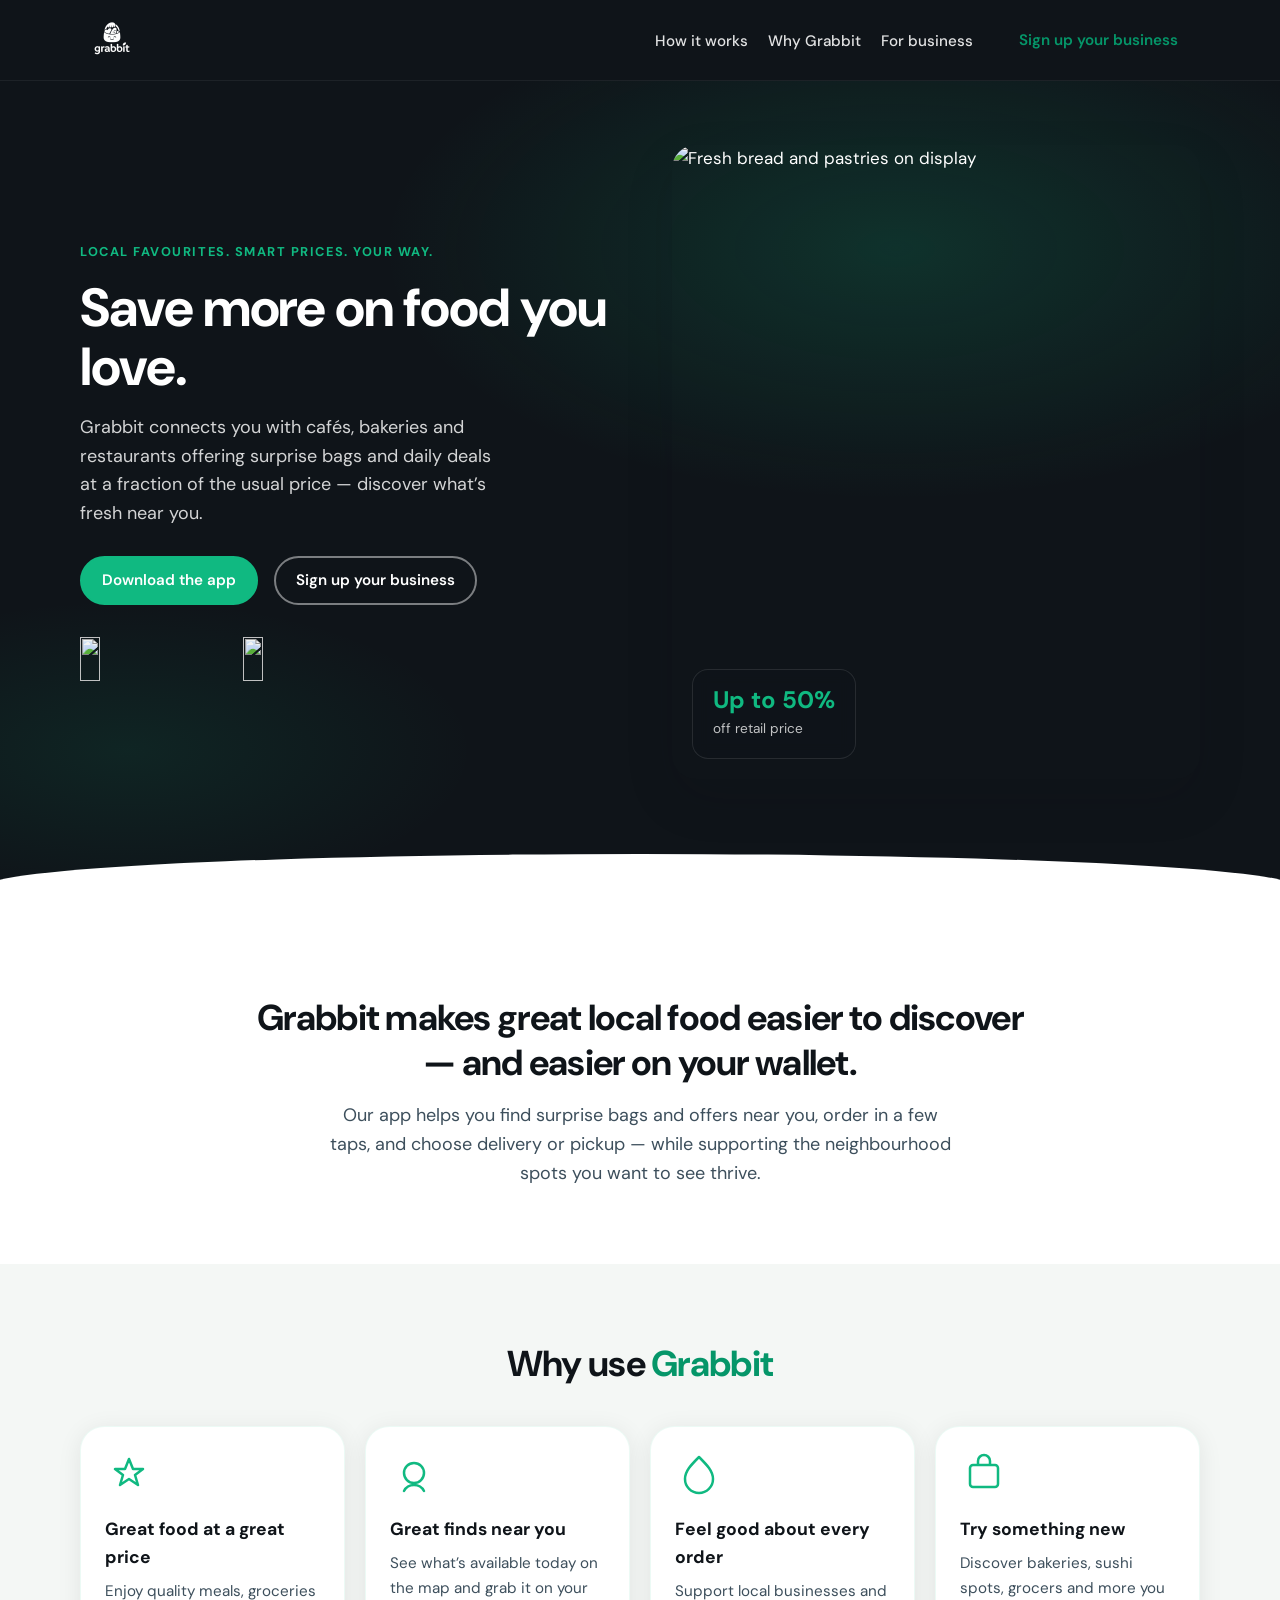
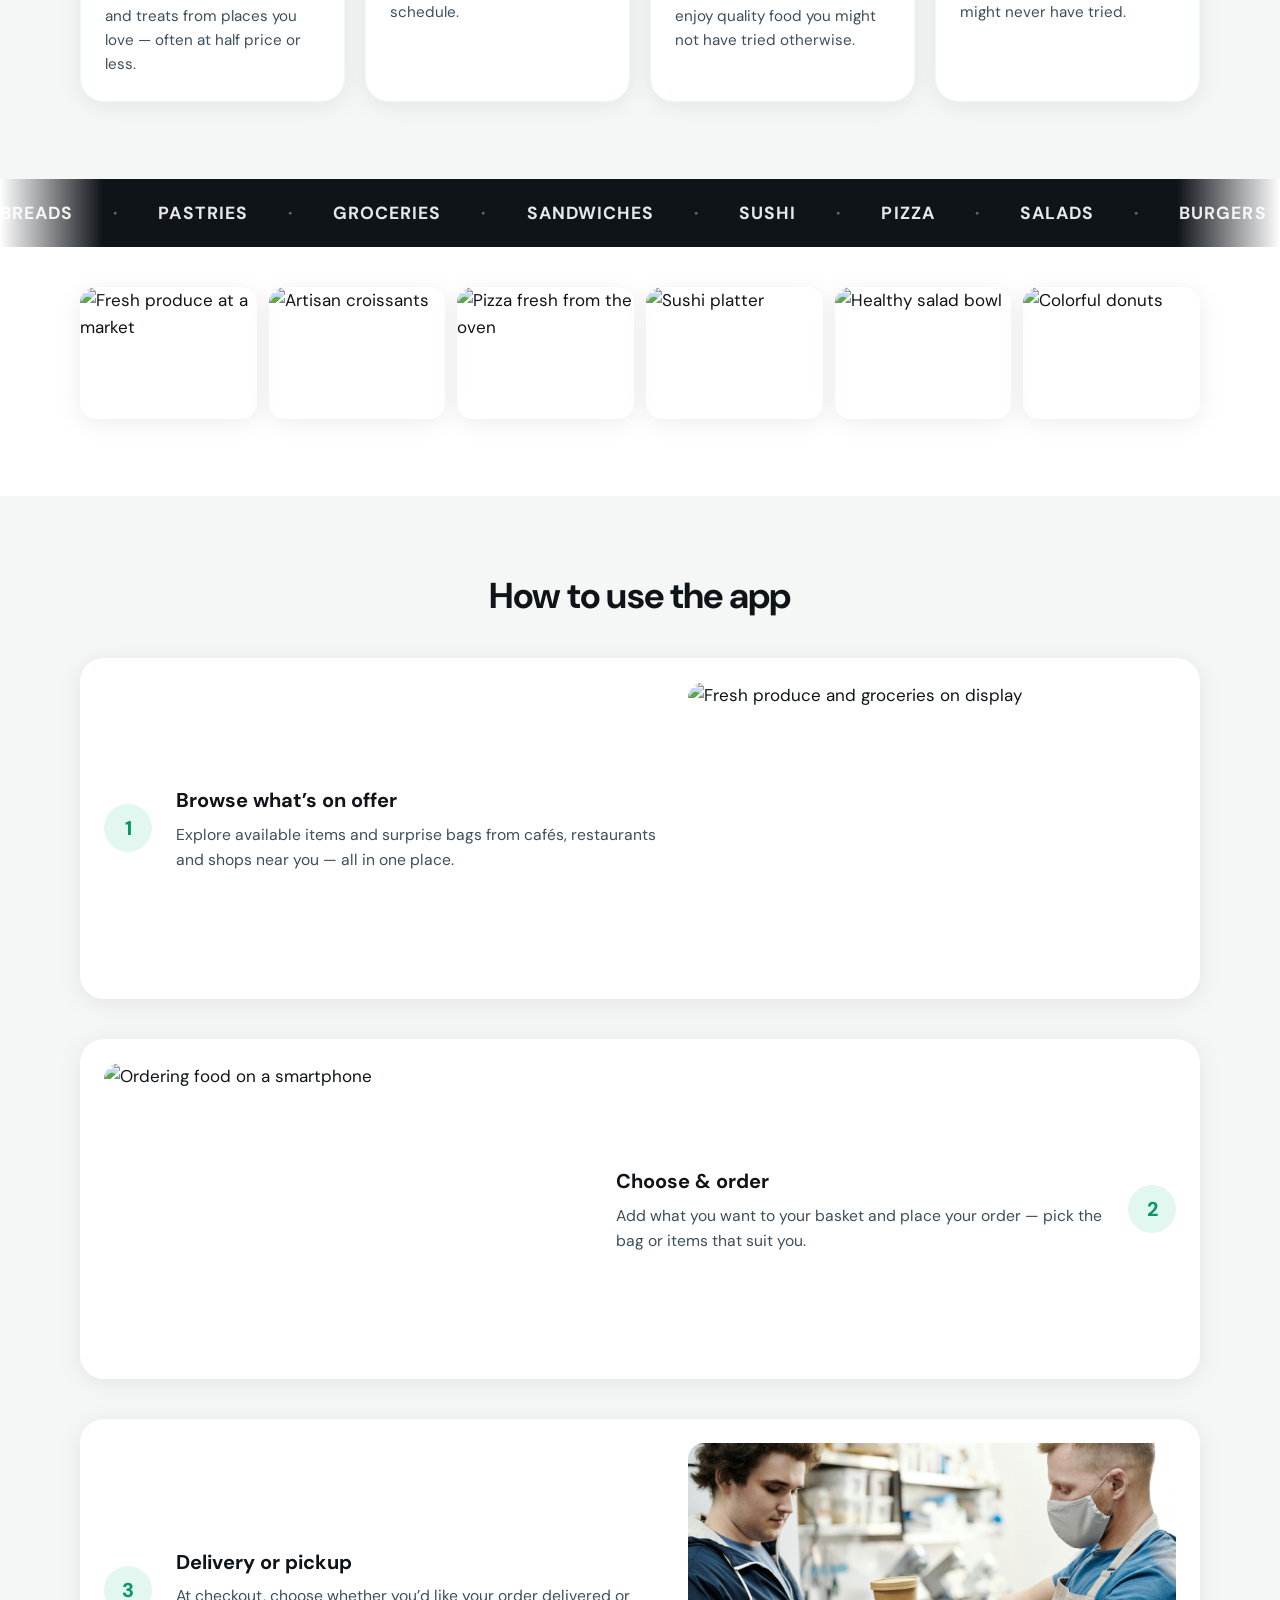
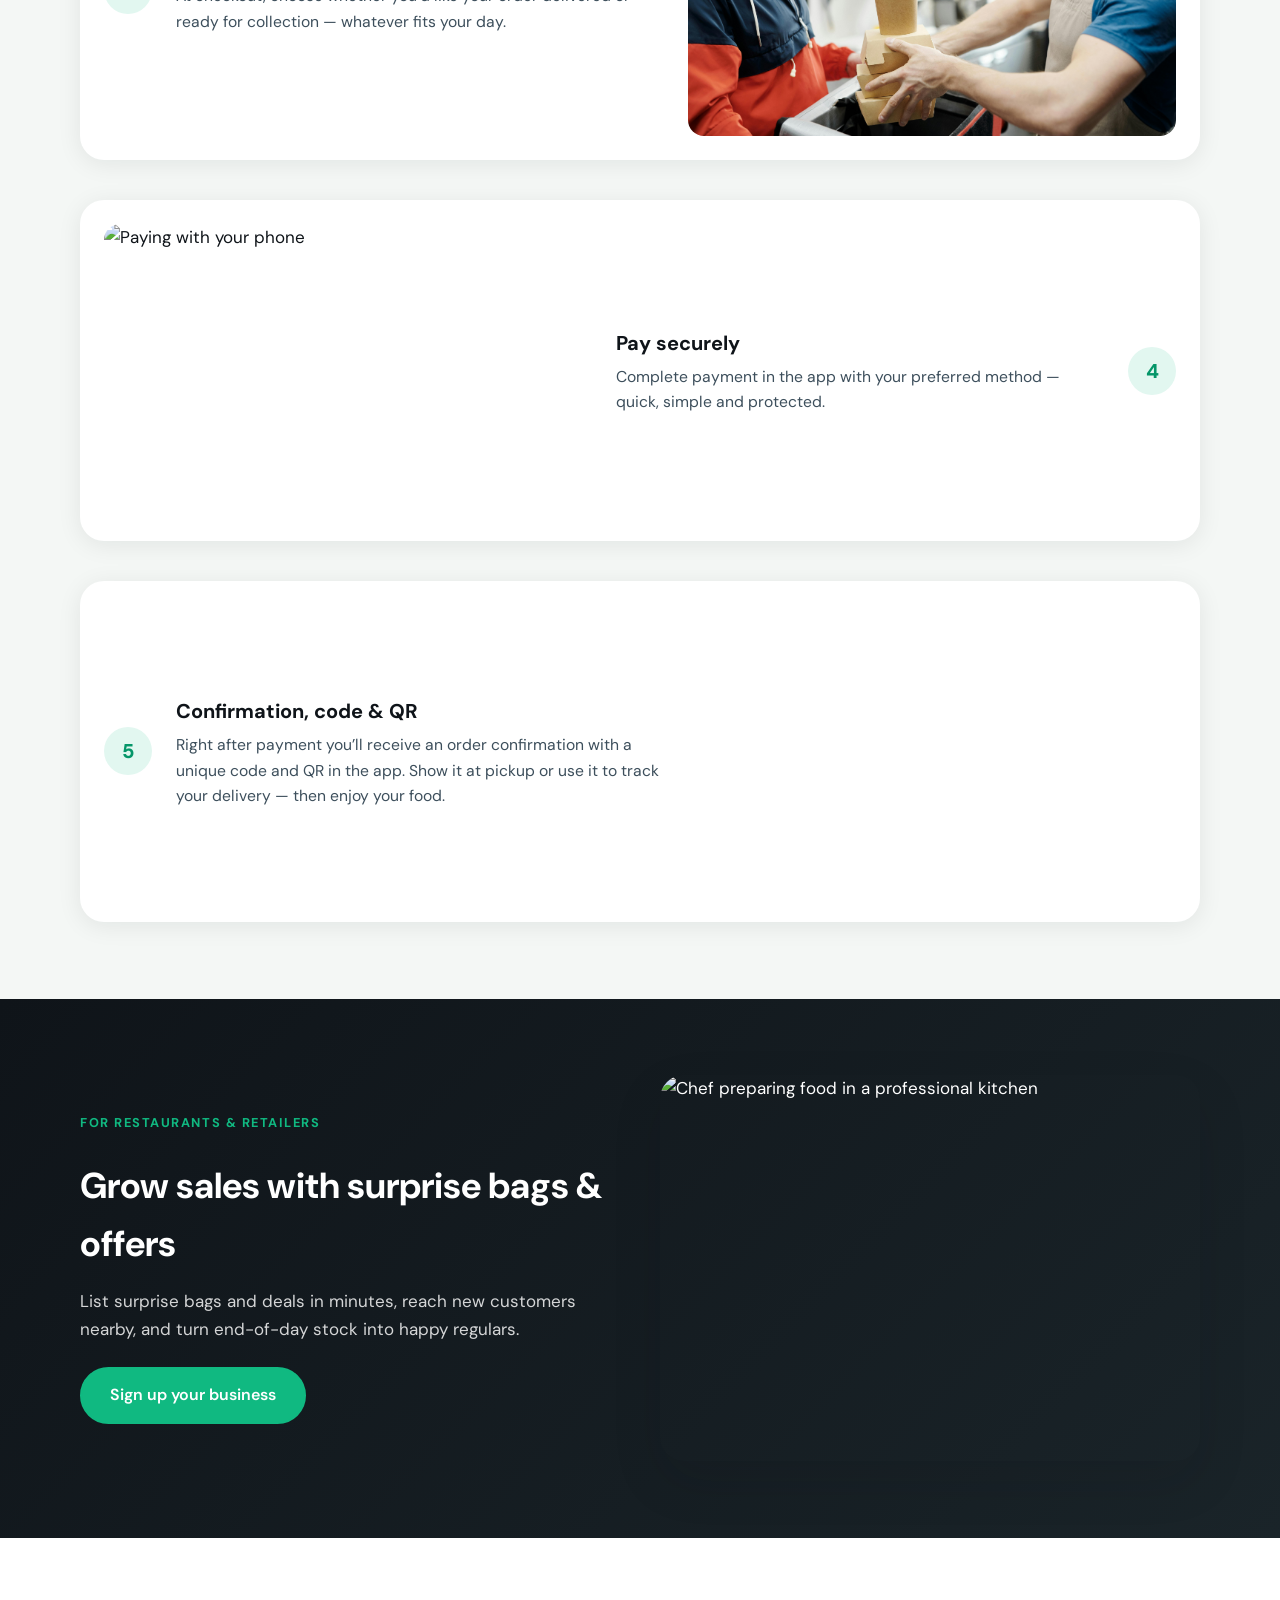
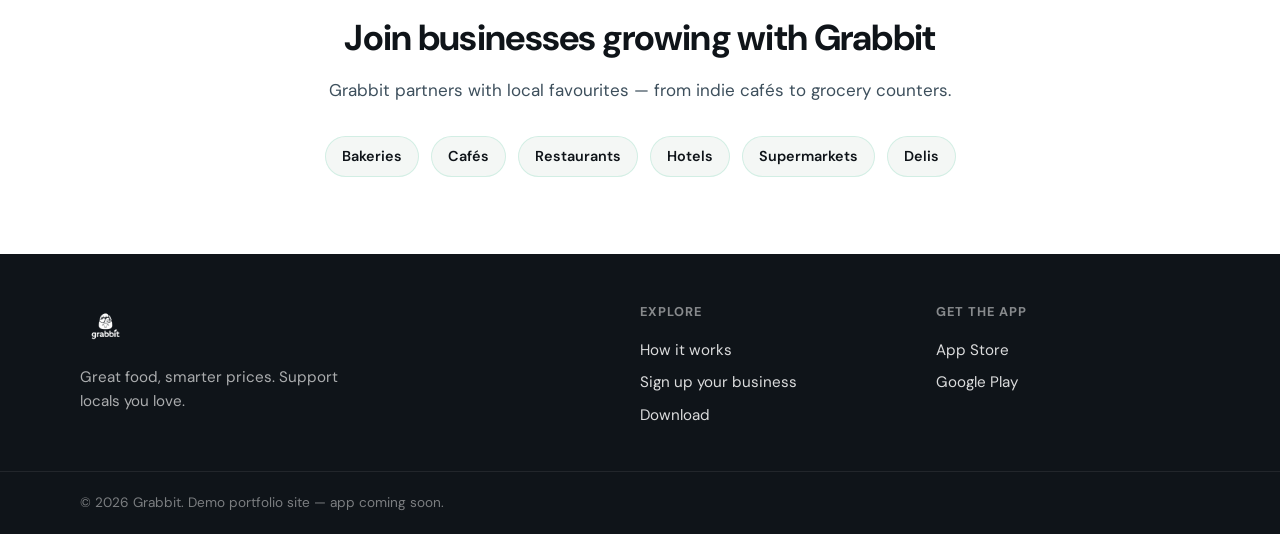
==== index.html @ 9e730504 "inital commit" ====
<!DOCTYPE html>
<html lang="en">
<head>
  <meta charset="UTF-8" />
  <meta name="viewport" content="width=device-width, initial-scale=1.0" />
  <meta name="description" content="Grabbit — save more on food you love from local shops, cafés and restaurants. Surprise bags, great prices, delivery or pickup." />
  <title>Grabbit — Save more on food you love</title>
  <link rel="preconnect" href="https://fonts.googleapis.com" />
  <link rel="preconnect" href="https://fonts.gstatic.com" crossorigin />
  <link href="https://fonts.googleapis.com/css2?family=DM+Sans:ital,opsz,wght@0,9..40,400;0,9..40,500;0,9..40,600;0,9..40,700;1,9..40,400&display=swap" rel="stylesheet" />
  <link rel="stylesheet" href="css/styles.css" />
</head>
<body>
  <a class="skip-link" href="#main">Skip to content</a>

  <header class="site-header" id="top">
    <div class="header-inner">
      <a class="brand" href="index.html" aria-label="Grabbit home">
        <img src="assets/logo.png" alt="" width="240" height="80" class="brand-logo" />
      </a>
      <button type="button" class="nav-toggle" aria-expanded="false" aria-controls="site-nav" id="nav-toggle">
        <span class="nav-toggle-bar"></span>
        <span class="nav-toggle-bar"></span>
        <span class="nav-toggle-bar"></span>
        <span class="visually-hidden">Menu</span>
      </button>
      <nav class="site-nav" id="site-nav" aria-label="Primary">
        <ul class="nav-list">
          <li><a href="#how-it-works">How it works</a></li>
          <li><a href="#why-grabbit">Why Grabbit</a></li>
          <li><a href="#for-business">For business</a></li>
          <li><a href="business.html" class="btn btn-nav">Sign up your business</a></li>
        </ul>
      </nav>
    </div>
  </header>

  <main id="main">
    <section class="hero">
      <div class="hero-bg" aria-hidden="true"></div>
      <div class="container hero-grid">
        <div class="hero-copy reveal">
          <p class="eyebrow">Local favourites. Smart prices. Your way.</p>
          <h1>Save more on food you love.</h1>
          <p class="hero-lead">
            Grabbit connects you with cafés, bakeries and restaurants offering surprise bags and daily deals at a fraction of the usual price — discover what’s fresh near you.
          </p>
          <div class="hero-cta">
            <a href="#download" class="btn btn-primary">Download the app</a>
            <a href="business.html" class="btn btn-outline-light">Sign up your business</a>
          </div>
          <div class="store-badges" id="download">
            <a href="#" class="store-badge" aria-label="Get it on Google Play (coming soon)">
              <img src="https://upload.wikimedia.org/wikipedia/commons/7/78/Google_Play_Store_badge_EN.svg" alt="" width="160" height="48" loading="lazy" />
            </a>
            <a href="#" class="store-badge" aria-label="Download on the App Store (coming soon)">
              <img src="https://upload.wikimedia.org/wikipedia/commons/3/3c/Download_on_the_App_Store_Badge.svg" alt="" width="160" height="48" loading="lazy" />
            </a>
          </div>
        </div>
        <div class="hero-visual reveal reveal-delay-1">
          <div class="hero-image-wrap">
            <img
              src="https://images.unsplash.com/photo-1549931319-a545dcf3bc73?ixlib=rb-4.0.3&amp;auto=format&amp;fit=crop&amp;w=1200&amp;q=80"
              alt="Fresh bread and pastries on display"
              width="600"
              height="720"
              loading="eager"
              decoding="async"
            />
            <div class="hero-stat card-float">
              <strong>Up to 50%</strong>
              <span>off retail price</span>
            </div>
          </div>
        </div>
      </div>
      <div class="hero-wave" aria-hidden="true"></div>
    </section>

    <section class="mission section">
      <div class="container narrow text-center reveal">
        <h2 class="section-title">Grabbit makes great local food easier to discover — and easier on your wallet.</h2>
        <p class="mission-text">
          Our app helps you find surprise bags and offers near you, order in a few taps, and choose delivery or pickup — while supporting the neighbourhood spots you want to see thrive.
        </p>
      </div>
    </section>

    <section class="why section" id="why-grabbit">
      <div class="container">
        <h2 class="section-title text-center reveal">Why use <span class="brand-word">Grabbit</span></h2>
        <div class="feature-grid">
          <article class="feature-card reveal">
            <div class="feature-icon" aria-hidden="true">
              <svg viewBox="0 0 48 48" fill="none"><path d="M24 8l4 10h10l-8 6 3 10-9-6-9 6 3-10-8-6h10l4-10z" stroke="currentColor" stroke-width="2.5" stroke-linejoin="round"/></svg>
            </div>
            <h3>Great food at a great price</h3>
            <p>Enjoy quality meals, groceries and treats from places you love — often at half price or less.</p>
          </article>
          <article class="feature-card reveal">
            <div class="feature-icon" aria-hidden="true">
              <svg viewBox="0 0 48 48" fill="none"><circle cx="24" cy="22" r="10" stroke="currentColor" stroke-width="2.5"/><path d="M14 40c2-4 6-6 10-6s8 2 10 6" stroke="currentColor" stroke-width="2.5" stroke-linecap="round"/></svg>
            </div>
            <h3>Great finds near you</h3>
            <p>See what’s available today on the map and grab it on your schedule.</p>
          </article>
          <article class="feature-card reveal">
            <div class="feature-icon" aria-hidden="true">
              <svg viewBox="0 0 48 48" fill="none"><path d="M24 6c-8 8-14 14-14 22a14 14 0 1028 0c0-8-6-14-14-22z" stroke="currentColor" stroke-width="2.5" stroke-linejoin="round"/></svg>
            </div>
            <h3>Feel good about every order</h3>
            <p>Support local businesses and enjoy quality food you might not have tried otherwise.</p>
          </article>
          <article class="feature-card reveal">
            <div class="feature-icon" aria-hidden="true">
              <svg viewBox="0 0 48 48" fill="none"><rect x="10" y="14" width="28" height="22" rx="3" stroke="currentColor" stroke-width="2.5"/><path d="M18 14V10a6 6 0 0112 0v4" stroke="currentColor" stroke-width="2.5"/></svg>
            </div>
            <h3>Try something new</h3>
            <p>Discover bakeries, sushi spots, grocers and more you might never have tried.</p>
          </article>
        </div>
      </div>
    </section>

    <section class="marquee-section section" aria-label="Food categories">
      <div class="marquee-wrap">
        <div class="marquee-track" data-marquee>
          <span class="marquee-item">Breads</span>
          <span class="marquee-item">Pastries</span>
          <span class="marquee-item">Groceries</span>
          <span class="marquee-item">Sandwiches</span>
          <span class="marquee-item">Sushi</span>
          <span class="marquee-item">Pizza</span>
          <span class="marquee-item">Salads</span>
          <span class="marquee-item">Burgers</span>
          <span class="marquee-item">Bowls</span>
          <span class="marquee-item">Coffee &amp; treats</span>
          <span class="marquee-item" aria-hidden="true">Breads</span>
          <span class="marquee-item" aria-hidden="true">Pastries</span>
          <span class="marquee-item" aria-hidden="true">Groceries</span>
          <span class="marquee-item" aria-hidden="true">Sandwiches</span>
          <span class="marquee-item" aria-hidden="true">Sushi</span>
          <span class="marquee-item" aria-hidden="true">Pizza</span>
          <span class="marquee-item" aria-hidden="true">Salads</span>
          <span class="marquee-item" aria-hidden="true">Burgers</span>
          <span class="marquee-item" aria-hidden="true">Bowls</span>
          <span class="marquee-item" aria-hidden="true">Coffee &amp; treats</span>
        </div>
      </div>
      <div class="container gallery-strip">
        <div class="gallery-item reveal"><img src="https://images.unsplash.com/photo-1542838132-92c53300491e?auto=format&fit=crop&w=400&q=80" alt="Fresh produce at a market" width="400" height="300" loading="lazy" /></div>
        <div class="gallery-item reveal"><img src="https://images.unsplash.com/photo-1555507036-ab1f4038808a?auto=format&fit=crop&w=400&q=80" alt="Artisan croissants" width="400" height="300" loading="lazy" /></div>
        <div class="gallery-item reveal"><img src="https://images.unsplash.com/photo-1565299624946-b28f40a0ae38?auto=format&fit=crop&w=400&q=80" alt="Pizza fresh from the oven" width="400" height="300" loading="lazy" /></div>
        <div class="gallery-item reveal"><img src="https://images.unsplash.com/photo-1579584425555-c3ce17fd4351?auto=format&fit=crop&w=400&q=80" alt="Sushi platter" width="400" height="300" loading="lazy" /></div>
        <div class="gallery-item reveal"><img src="https://images.unsplash.com/photo-1604908176997-125f25cc6f3d?auto=format&fit=crop&w=400&q=80" alt="Healthy salad bowl" width="400" height="300" loading="lazy" /></div>
        <div class="gallery-item reveal"><img src="https://images.unsplash.com/photo-1558961363-fa8fdf82db35?auto=format&fit=crop&w=400&q=80" alt="Colorful donuts" width="400" height="300" loading="lazy" /></div>
      </div>
    </section>

    <section class="steps section" id="how-it-works">
      <div class="container">
        <h2 class="section-title text-center reveal">How to use the app</h2>
        <ol class="steps-list">
          <li class="step reveal">
            <div class="step-num">1</div>
            <div class="step-body">
              <h3>Browse what’s on offer</h3>
              <p>Explore available items and surprise bags from cafés, restaurants and shops near you — all in one place.</p>
            </div>
            <div class="step-img"><img src="https://images.unsplash.com/photo-1542838132-92c53300491e?ixlib=rb-4.0.3&amp;auto=format&amp;fit=crop&amp;w=800&amp;q=80" alt="Fresh produce and groceries on display" width="500" height="340" loading="lazy" decoding="async" /></div>
          </li>
          <li class="step step-reverse reveal">
            <div class="step-num">2</div>
            <div class="step-body">
              <h3>Choose &amp; order</h3>
              <p>Add what you want to your basket and place your order — pick the bag or items that suit you.</p>
            </div>
            <div class="step-img"><img src="https://images.unsplash.com/photo-1511707171634-5f897ff02aa9?ixlib=rb-4.0.3&amp;auto=format&amp;fit=crop&amp;w=800&amp;q=80" alt="Ordering food on a smartphone" width="500" height="340" loading="lazy" decoding="async" /></div>
          </li>
          <li class="step reveal">
            <div class="step-num">3</div>
            <div class="step-body">
              <h3>Delivery or pickup</h3>
              <p>At checkout, choose whether you’d like your order delivered or ready for collection — whatever fits your day.</p>
            </div>
            <div class="step-img"><img src="assets/step-delivery.jpg" alt="Food delivery on the go" width="500" height="340" loading="lazy" decoding="async" /></div>
          </li>
          <li class="step step-reverse reveal">
            <div class="step-num">4</div>
            <div class="step-body">
              <h3>Pay securely</h3>
              <p>Complete payment in the app with your preferred method — quick, simple and protected.</p>
            </div>
            <div class="step-img"><img src="https://images.unsplash.com/photo-1556742049-0cfed4f6a45d?ixlib=rb-4.0.3&amp;auto=format&amp;fit=crop&amp;w=800&amp;q=80" alt="Paying with your phone" width="500" height="340" loading="lazy" decoding="async" /></div>
          </li>
          <li class="step reveal">
            <div class="step-num">5</div>
            <div class="step-body">
              <h3>Confirmation, code &amp; QR</h3>
              <p>Right after payment you’ll receive an order confirmation with a unique code and QR in the app. Show it at pickup or use it to track your delivery — then enjoy your food.</p>
            </div>
            <div class="step-img"><img src="assets/step-confirmation-qr.jpg" alt="Phone showing order confirmation and QR code" width="500" height="340" loading="lazy" decoding="async" /></div>
          </li>
        </ol>
      </div>
    </section>

    <section class="business-cta section" id="for-business">
      <div class="container business-cta-inner reveal">
        <div class="business-cta-copy">
          <p class="eyebrow">For restaurants &amp; retailers</p>
          <h2>Grow sales with surprise bags &amp; offers</h2>
          <p>List surprise bags and deals in minutes, reach new customers nearby, and turn end-of-day stock into happy regulars.</p>
          <a href="business.html" class="btn btn-primary btn-lg">Sign up your business</a>
        </div>
        <div class="business-cta-visual">
          <img src="https://images.unsplash.com/photo-1414235077428-338989a2e8c0?auto=format&fit=crop&w=700&q=80" alt="Chef preparing food in a professional kitchen" width="700" height="480" loading="lazy" />
        </div>
      </div>
    </section>

    <section class="partners section">
      <div class="container">
        <h2 class="section-title text-center reveal">Join businesses growing with Grabbit</h2>
        <p class="text-center muted reveal">Grabbit partners with local favourites — from indie cafés to grocery counters.</p>
        <div class="partner-logos reveal" aria-label="Example partner types">
          <span class="partner-pill">Bakeries</span>
          <span class="partner-pill">Cafés</span>
          <span class="partner-pill">Restaurants</span>
          <span class="partner-pill">Hotels</span>
          <span class="partner-pill">Supermarkets</span>
          <span class="partner-pill">Delis</span>
        </div>
      </div>
    </section>
  </main>

  <footer class="site-footer">
    <div class="container footer-grid">
      <div class="footer-brand">
        <img src="assets/logo.png" alt="Grabbit" width="200" height="64" class="footer-logo" />
        <p>Great food, smarter prices. Support locals you love.</p>
      </div>
      <div class="footer-links">
        <h3 class="footer-heading">Explore</h3>
        <ul>
          <li><a href="#how-it-works">How it works</a></li>
          <li><a href="business.html">Sign up your business</a></li>
          <li><a href="#download">Download</a></li>
        </ul>
      </div>
      <div class="footer-links">
        <h3 class="footer-heading">Get the app</h3>
        <ul>
          <li><a href="#">App Store</a></li>
          <li><a href="#">Google Play</a></li>
        </ul>
      </div>
    </div>
    <div class="footer-bottom">
      <div class="container footer-bottom-inner">
        <p>© <span id="year"></span> Grabbit. Demo portfolio site — app coming soon.</p>
      </div>
    </div>
  </footer>

  <script src="js/main.js" defer></script>
</body>
</html>
---- css/styles.css ----
/* Grabbit — portfolio site (TGTG-inspired layout, brand accents) */

:root {
  --ink: #0f1419;
  --ink-soft: #3d4f5c;
  --surface: #ffffff;
  --surface-2: #f4f7f5;
  --accent: #10b981;
  --accent-dark: #059669;
  --accent-soft: rgba(16, 185, 129, 0.12);
  --radius: 1rem;
  --radius-lg: 1.5rem;
  --shadow: 0 4px 24px rgba(15, 20, 25, 0.08);
  --shadow-lg: 0 20px 50px rgba(15, 20, 25, 0.12);
  --header-h: 5rem;
  --font: "DM Sans", system-ui, sans-serif;
  --ease: cubic-bezier(0.4, 0, 0.2, 1);
}

*,
*::before,
*::after {
  box-sizing: border-box;
}

html {
  scroll-behavior: smooth;
}

@media (prefers-reduced-motion: reduce) {
  html {
    scroll-behavior: auto;
  }
  .marquee-track,
  .reveal {
    animation: none !important;
    transition: none !important;
    opacity: 1 !important;
    transform: none !important;
  }
}

body {
  margin: 0;
  font-family: var(--font);
  font-size: 1.0625rem;
  line-height: 1.6;
  color: var(--ink);
  background: var(--surface);
}

img {
  max-width: 100%;
  height: auto;
  display: block;
}

a {
  color: var(--accent-dark);
  text-decoration-thickness: 1px;
  text-underline-offset: 0.2em;
}

a:hover {
  color: var(--accent);
}

.visually-hidden {
  position: absolute;
  width: 1px;
  height: 1px;
  padding: 0;
  margin: -1px;
  overflow: hidden;
  clip: rect(0, 0, 0, 0);
  white-space: nowrap;
  border: 0;
}

.skip-link {
  position: absolute;
  left: -9999px;
  top: 0.5rem;
  z-index: 9999;
  padding: 0.75rem 1rem;
  background: var(--accent);
  color: #fff;
  font-weight: 600;
  border-radius: var(--radius);
}

.skip-link:focus {
  left: 0.5rem;
}

.container {
  width: min(1120px, 100% - 2rem);
  margin-inline: auto;
}

.container.narrow {
  width: min(800px, 100% - 2rem);
}

.section {
  padding-block: clamp(3rem, 6vw, 5rem);
}

/* Header */
.site-header {
  position: sticky;
  top: 0;
  z-index: 100;
  background: var(--ink);
  border-bottom: 1px solid rgba(255, 255, 255, 0.06);
  transition: box-shadow 0.3s var(--ease);
}

.site-header.is-scrolled {
  box-shadow: 0 8px 32px rgba(0, 0, 0, 0.25);
}

.site-header--minimal {
  position: relative;
  border-bottom: 1px solid rgba(255, 255, 255, 0.08);
}

.header-inner {
  display: flex;
  align-items: center;
  justify-content: space-between;
  width: min(1120px, 100% - 2rem);
  margin-inline: auto;
  min-height: var(--header-h);
  gap: 1rem;
}

.brand {
  display: flex;
  align-items: center;
  flex-shrink: 0;
}

.brand-logo {
  height: clamp(3.25rem, 5vw, 4.25rem);
  width: auto;
  max-width: min(280px, 55vw);
  object-fit: contain;
}

.nav-toggle {
  display: none;
  flex-direction: column;
  justify-content: center;
  gap: 6px;
  width: 2.75rem;
  height: 2.75rem;
  padding: 0;
  border: 0;
  background: transparent;
  cursor: pointer;
  border-radius: var(--radius);
}

.nav-toggle:focus-visible {
  outline: 2px solid var(--accent);
  outline-offset: 2px;
}

.nav-toggle-bar {
  display: block;
  width: 100%;
  height: 2px;
  background: #fff;
  border-radius: 1px;
  transition: transform 0.25s var(--ease), opacity 0.25s;
}

.site-header.is-open .nav-toggle-bar:nth-child(1) {
  transform: translateY(8px) rotate(45deg);
}

.site-header.is-open .nav-toggle-bar:nth-child(2) {
  opacity: 0;
}

.site-header.is-open .nav-toggle-bar:nth-child(3) {
  transform: translateY(-8px) rotate(-45deg);
}

.site-nav .nav-list {
  display: flex;
  align-items: center;
  gap: 0.5rem 1.25rem;
  list-style: none;
  margin: 0;
  padding: 0;
}

.site-nav a:not(.btn) {
  color: rgba(255, 255, 255, 0.88);
  text-decoration: none;
  font-weight: 500;
  font-size: 0.95rem;
  padding: 0.35rem 0;
}

.site-nav a:not(.btn):hover {
  color: #fff;
}

.btn-nav {
  margin-left: 0.25rem;
}

@media (max-width: 768px) {
  .nav-toggle {
    display: flex;
  }

  .site-nav {
    position: fixed;
    inset: var(--header-h) 0 auto 0;
    background: var(--ink);
    padding: 1rem 1.5rem 1.5rem;
    border-bottom: 1px solid rgba(255, 255, 255, 0.08);
    transform: translateY(-100%);
    opacity: 0;
    visibility: hidden;
    transition: transform 0.35s var(--ease), opacity 0.35s, visibility 0.35s;
  }

  .site-header.is-open .site-nav {
    transform: translateY(0);
    opacity: 1;
    visibility: visible;
  }

  .site-nav .nav-list {
    flex-direction: column;
    align-items: stretch;
    gap: 0.25rem;
  }

  .site-nav a:not(.btn) {
    padding: 0.75rem 0;
    border-bottom: 1px solid rgba(255, 255, 255, 0.06);
  }

  .btn-nav {
    margin-left: 0;
    text-align: center;
    margin-top: 0.5rem;
  }
}

/* Buttons */
.btn {
  display: inline-flex;
  align-items: center;
  justify-content: center;
  gap: 0.5rem;
  padding: 0.65rem 1.25rem;
  font-family: inherit;
  font-size: 0.95rem;
  font-weight: 600;
  border-radius: 999px;
  border: 2px solid transparent;
  cursor: pointer;
  text-decoration: none;
  transition: background 0.2s, color 0.2s, border-color 0.2s, transform 0.15s;
}

.btn:focus-visible {
  outline: 2px solid var(--accent);
  outline-offset: 2px;
}

.btn:active {
  transform: scale(0.98);
}

.btn-primary {
  background: var(--accent);
  color: #fff;
  border-color: var(--accent);
}

.btn-primary:hover {
  background: var(--accent-dark);
  border-color: var(--accent-dark);
  color: #fff;
}

.btn-outline-light {
  background: transparent;
  color: #fff;
  border-color: rgba(255, 255, 255, 0.45);
}

.btn-outline-light:hover {
  background: rgba(255, 255, 255, 0.1);
  border-color: #fff;
  color: #fff;
}

.btn-lg {
  padding: 0.85rem 1.75rem;
  font-size: 1rem;
}

/* Hero */
.hero {
  position: relative;
  background: var(--ink);
  color: #fff;
  padding-block: clamp(2.5rem, 5vw, 4rem) 0;
  overflow: hidden;
}

.hero-bg {
  position: absolute;
  inset: 0;
  background:
    radial-gradient(ellipse 80% 60% at 70% 20%, rgba(16, 185, 129, 0.18), transparent 50%),
    radial-gradient(ellipse 60% 40% at 10% 80%, rgba(16, 185, 129, 0.1), transparent 45%);
  pointer-events: none;
}

.hero-grid {
  position: relative;
  display: grid;
  grid-template-columns: 1fr 1fr;
  gap: clamp(2rem, 5vw, 4rem);
  align-items: center;
  padding-bottom: clamp(3rem, 6vw, 5rem);
}

@media (max-width: 900px) {
  .hero-grid {
    grid-template-columns: 1fr;
  }

  .hero-visual {
    order: -1;
  }
}

.eyebrow {
  font-size: 0.8rem;
  font-weight: 700;
  letter-spacing: 0.12em;
  text-transform: uppercase;
  color: var(--accent);
  margin: 0 0 1rem;
}

.hero h1 {
  font-size: clamp(2.25rem, 4.5vw, 3.35rem);
  line-height: 1.1;
  font-weight: 700;
  margin: 0 0 1rem;
  letter-spacing: -0.02em;
}

.hero-lead {
  font-size: 1.125rem;
  color: rgba(255, 255, 255, 0.82);
  margin: 0 0 1.75rem;
  max-width: 36ch;
}

.hero-cta {
  display: flex;
  flex-wrap: wrap;
  gap: 0.75rem 1rem;
  margin-bottom: 2rem;
}

.store-badges {
  display: flex;
  flex-wrap: wrap;
  gap: 1rem;
  align-items: center;
}

.store-badge {
  opacity: 0.95;
  transition: opacity 0.2s, transform 0.2s;
  filter: brightness(1.05);
}

.store-badge:hover {
  opacity: 1;
  transform: translateY(-2px);
}

.store-badge img {
  height: 44px;
  width: auto;
}

.hero-image-wrap {
  position: relative;
  border-radius: var(--radius-lg);
  overflow: hidden;
  box-shadow: var(--shadow-lg);
}

.hero-image-wrap img {
  width: 100%;
  aspect-ratio: 5/6;
  object-fit: cover;
}

.card-float {
  position: absolute;
  bottom: 1.25rem;
  left: 1.25rem;
  right: auto;
  background: rgba(15, 20, 25, 0.92);
  backdrop-filter: blur(8px);
  padding: 1rem 1.25rem;
  border-radius: var(--radius);
  border: 1px solid rgba(255, 255, 255, 0.1);
  animation: floaty 5s ease-in-out infinite;
}

@keyframes floaty {
  0%,
  100% {
    transform: translateY(0);
  }
  50% {
    transform: translateY(-6px);
  }
}

.card-float strong {
  display: block;
  font-size: 1.5rem;
  color: var(--accent);
  line-height: 1.2;
}

.card-float span {
  font-size: 0.85rem;
  color: rgba(255, 255, 255, 0.75);
}

.hero-wave {
  height: 4rem;
  background: var(--surface);
  border-radius: 100% 100% 0 0 / 100% 100% 0 0;
  transform: scaleX(1.02);
  margin-top: -1px;
}

/* Mission */
.mission {
  background: var(--surface);
}

.section-title {
  font-size: clamp(1.75rem, 3vw, 2.25rem);
  font-weight: 700;
  line-height:1.25;
  margin: 0 0 1rem;
  letter-spacing: -0.02em;
}

.mission-text {
  font-size: 1.125rem;
  color: var(--ink-soft);
  margin: 0;
  max-width: 52ch;
  margin-inline: auto;
}

.brand-word {
  color: var(--accent-dark);
}

/* Features */
.why {
  background: var(--surface-2);
}

.feature-grid {
  display: grid;
  grid-template-columns: repeat(4, 1fr);
  gap: 1.25rem;
  margin-top: 2.5rem;
}

@media (max-width: 900px) {
  .feature-grid {
    grid-template-columns: repeat(2, 1fr);
  }
}

@media (max-width: 520px) {
  .feature-grid {
    grid-template-columns: 1fr;
  }
}

.feature-card {
  background: var(--surface);
  padding: 1.5rem;
  border-radius: var(--radius-lg);
  box-shadow: var(--shadow);
  border: 1px solid rgba(16, 185, 129, 0.08);
  transition: transform 0.25s var(--ease), box-shadow 0.25s;
}

.feature-card:hover {
  transform: translateY(-4px);
  box-shadow: var(--shadow-lg);
}

.feature-icon {
  width: 3rem;
  height: 3rem;
  color: var(--accent);
  margin-bottom: 1rem;
}

.feature-icon svg {
  width: 100%;
  height: 100%;
}

.feature-card h3 {
  font-size: 1.1rem;
  margin: 0 0 0.5rem;
}

.feature-card p {
  margin: 0;
  font-size: 0.95rem;
  color: var(--ink-soft);
}

/* Marquee */
.marquee-section {
  padding-top: 0;
  background: var(--surface);
}

.marquee-wrap {
  overflow: hidden;
  padding-block: 1.25rem;
  background: var(--ink);
  color: #fff;
  mask-image: linear-gradient(90deg, transparent, #000 8%, #000 92%, transparent);
}

.marquee-track {
  display: flex;
  gap: 2.5rem;
  width: max-content;
  animation: marquee 35s linear infinite;
}

@keyframes marquee {
  0% {
    transform: translateX(0);
  }
  100% {
    transform: translateX(-50%);
  }
}

.marquee-item {
  font-weight: 700;
  font-size: 1.1rem;
  letter-spacing: 0.06em;
  text-transform: uppercase;
  white-space: nowrap;
  color: rgba(255, 255, 255, 0.9);
}

.marquee-item::after {
  content: "·";
  margin-left: 2.5rem;
  opacity: 0.4;
}

.gallery-strip {
  display: grid;
  grid-template-columns: repeat(6, 1fr);
  gap: 0.75rem;
  margin-top: 2.5rem;
}

@media (max-width: 900px) {
  .gallery-strip {
    grid-template-columns: repeat(3, 1fr);
  }
}

@media (max-width: 520px) {
  .gallery-strip {
    grid-template-columns: repeat(2, 1fr);
  }
}

.gallery-item {
  border-radius: var(--radius);
  overflow: hidden;
  aspect-ratio: 4/3;
  box-shadow: var(--shadow);
}

.gallery-item img {
  width: 100%;
  height: 100%;
  object-fit: cover;
  transition: transform 0.5s var(--ease);
}

.gallery-item:hover img {
  transform: scale(1.06);
}

/* Steps */
.steps {
  background: var(--surface-2);
}

.steps-list {
  list-style: none;
  margin: 2.5rem 0 0;
  padding: 0;
  display: flex;
  flex-direction: column;
  gap: 2.5rem;
}

.step {
  display: grid;
  grid-template-columns: auto 1fr 1fr;
  gap: 1.5rem;
  align-items: center;
  background: var(--surface);
  padding: 1.5rem;
  border-radius: var(--radius-lg);
  box-shadow: var(--shadow);
}

.step-reverse {
  direction: rtl;
}

.step-reverse > * {
  direction: ltr;
}

@media (max-width: 768px) {
  .step,
  .step-reverse {
    grid-template-columns: 1fr;
    direction: ltr;
  }

  .step-reverse > * {
    direction: ltr;
  }

  .step-img {
    order: -1;
  }
}

.step-num {
  width: 3rem;
  height: 3rem;
  border-radius: 50%;
  background: var(--accent-soft);
  color: var(--accent-dark);
  font-weight: 800;
  font-size: 1.25rem;
  display: grid;
  place-items: center;
  flex-shrink: 0;
}

.step-body h3 {
  margin: 0 0 0.35rem;
  font-size: 1.25rem;
}

.step-body p {
  margin: 0;
  color: var(--ink-soft);
  font-size: 0.98rem;
}

.step-img {
  border-radius: var(--radius);
  overflow: hidden;
}

.step-img img {
  width: 100%;
  height: 100%;
  object-fit: cover;
  aspect-ratio: 5/3;
}

/* Business CTA block */
.business-cta {
  background: linear-gradient(135deg, #0f1419 0%, #1a2429 100%);
  color: #fff;
}

.business-cta-inner {
  display: grid;
  grid-template-columns: 1fr 1fr;
  gap: 2.5rem;
  align-items: center;
}

@media (max-width: 900px) {
  .business-cta-inner {
    grid-template-columns: 1fr;
  }
}

.business-cta-copy .eyebrow {
  color: var(--accent);
}

.business-cta-copy h2 {
  font-size: clamp(1.75rem, 3vw, 2.25rem);
  margin: 0 0 1rem;
}

.business-cta-copy p {
  color: rgba(255, 255, 255, 0.82);
  margin: 0 0 1.5rem;
  max-width: 42ch;
}

.business-cta-visual {
  border-radius: var(--radius-lg);
  overflow: hidden;
  box-shadow: var(--shadow-lg);
}

.business-cta-visual img {
  width: 100%;
  aspect-ratio: 7/5;
  object-fit: cover;
}

/* Partners */
.partners {
  background: var(--surface);
}

.muted {
  color: var(--ink-soft);
}

.partner-logos {
  display: flex;
  flex-wrap: wrap;
  justify-content: center;
  gap: 0.75rem;
  margin-top: 2rem;
}

.partner-pill {
  padding: 0.5rem 1rem;
  background: var(--surface-2);
  border-radius: 999px;
  font-weight: 600;
  font-size: 0.9rem;
  border: 1px solid rgba(16, 185, 129, 0.15);
}

/* Footer */
.site-footer {
  background: var(--ink);
  color: rgba(255, 255, 255, 0.85);
  padding-top: 3rem;
}

.footer-grid {
  display: grid;
  grid-template-columns: 2fr 1fr 1fr;
  gap: 2rem;
  padding-bottom: 2.5rem;
}

@media (max-width: 700px) {
  .footer-grid {
    grid-template-columns: 1fr;
  }
}

.footer-logo {
  height: clamp(2.75rem, 4vw, 3.5rem);
  width: auto;
  max-width: 220px;
  margin-bottom: 0.75rem;
}

.footer-brand p {
  margin: 0;
  font-size: 0.95rem;
  color: rgba(255, 255, 255, 0.65);
  max-width: 28ch;
}

.footer-heading {
  font-size: 0.8rem;
  text-transform: uppercase;
  letter-spacing: 0.08em;
  margin: 0 0 0.75rem;
  color: rgba(255, 255, 255, 0.5);
}

.footer-links ul {
  list-style: none;
  margin: 0;
  padding: 0;
}

.footer-links a {
  color: rgba(255, 255, 255, 0.85);
  text-decoration: none;
  display: block;
  padding: 0.25rem 0;
  font-size: 0.95rem;
}

.footer-links a:hover {
  color: #fff;
}

.footer-bottom {
  border-top: 1px solid rgba(255, 255, 255, 0.08);
  padding-block: 1.25rem;
}

.footer-bottom-inner {
  width: min(1120px, 100% - 2rem);
  margin-inline: auto;
}

.footer-bottom p {
  margin: 0;
  font-size: 0.85rem;
  color: rgba(255, 255, 255, 0.45);
}

.site-footer--minimal {
  padding-top: 1rem;
}

/* Reveal on scroll */
.reveal {
  opacity: 0;
  transform: translateY(28px);
  transition: opacity 0.7s var(--ease), transform 0.7s var(--ease);
}

.reveal.is-visible {
  opacity: 1;
  transform: translateY(0);
}

.reveal-delay-1 {
  transition-delay: 0.12s;
}

/* Business page */
.page-business .business-hero {
  background: var(--surface-2);
  padding-top: clamp(2rem, 4vw, 3rem);
}

.business-hero-grid {
  display: grid;
  grid-template-columns: 1fr 1fr;
  gap: 2.5rem;
  align-items: center;
}

@media (max-width: 900px) {
  .business-hero-grid {
    grid-template-columns: 1fr;
  }
}

.business-hero-copy h1 {
  font-size: clamp(2rem, 3.5vw, 2.75rem);
  line-height: 1.15;
  margin: 0 0 1rem;
}

.lead {
  font-size: 1.1rem;
  color: var(--ink-soft);
  margin: 0 0 1.5rem;
}

.check-list {
  margin: 0;
  padding-left: 1.25rem;
  color: var(--ink-soft);
}

.check-list li {
  margin-bottom: 0.5rem;
}

.business-hero-img {
  border-radius: var(--radius-lg);
  overflow: hidden;
  box-shadow: var(--shadow-lg);
}

.business-hero-img img {
  width: 100%;
  aspect-ratio: 4/3;
  object-fit: cover;
}

.form-section {
  background: var(--surface);
}

.form-layout {
  display: grid;
  grid-template-columns: 1fr 1.2fr;
  gap: 2.5rem;
  align-items: start;
}

@media (max-width: 900px) {
  .form-layout {
    grid-template-columns: 1fr;
  }
}

.form-intro h2 {
  margin: 0 0 0.75rem;
  font-size: 1.5rem;
}

.form-intro p {
  margin: 0 0 1rem;
  color: var(--ink-soft);
  font-size: 0.98rem;
}

.card-form {
  background: var(--surface-2);
  padding: 2rem;
  border-radius: var(--radius-lg);
  border: 1px solid rgba(15, 20, 25, 0.06);
  box-shadow: var(--shadow);
}

.form-row.two {
  display: grid;
  grid-template-columns: 1fr 1fr;
  gap: 1rem;
}

@media (max-width: 600px) {
  .form-row.two {
    grid-template-columns: 1fr;
  }
}

.field {
  display: block;
  margin-bottom: 1.15rem;
}

.field > span {
  display: block;
  font-weight: 600;
  font-size: 0.9rem;
  margin-bottom: 0.4rem;
}

.field abbr {
  text-decoration: none;
  color: var(--accent-dark);
}

.field input,
.field select,
.field textarea {
  width: 100%;
  padding: 0.65rem 0.85rem;
  font-family: inherit;
  font-size: 1rem;
  border: 1px solid rgba(15, 20, 25, 0.12);
  border-radius: 0.65rem;
  background: var(--surface);
  transition: border-color 0.2s, box-shadow 0.2s;
}

.field input:focus,
.field select:focus,
.field textarea:focus {
  outline: none;
  border-color: var(--accent);
  box-shadow: 0 0 0 3px var(--accent-soft);
}

.checkbox-field {
  display: flex;
  align-items: flex-start;
  gap: 0.65rem;
  font-size: 0.9rem;
  color: var(--ink-soft);
  cursor: pointer;
}

.checkbox-field input {
  width: auto;
  margin-top: 0.2rem;
  accent-color: var(--accent);
}

.form-actions {
  margin-top: 1.5rem;
}

.form-actions .btn:disabled {
  opacity: 0.7;
  cursor: wait;
}

/* Thank you */
.page-thanks {
  min-height: 100vh;
  display: flex;
  flex-direction: column;
  background: var(--surface-2);
}

.thanks-main {
  flex: 1;
  display: grid;
  place-items: center;
  padding: 2rem 1rem;
}

.thanks-card {
  text-align: center;
  max-width: 520px;
  background: var(--surface);
  padding: 2.5rem 2rem;
  border-radius: var(--radius-lg);
  box-shadow: var(--shadow-lg);
}

.thanks-icon {
  color: var(--accent);
  margin-bottom: 1rem;
}

.thanks-card h1 {
  margin: 0 0 1rem;
  font-size: 1.75rem;
}

.thanks-lead {
  color: var(--ink-soft);
  margin: 0 0 1rem;
}

.thanks-actions {
  margin-top: 1.75rem;
}

.text-center {
  text-align: center;
}
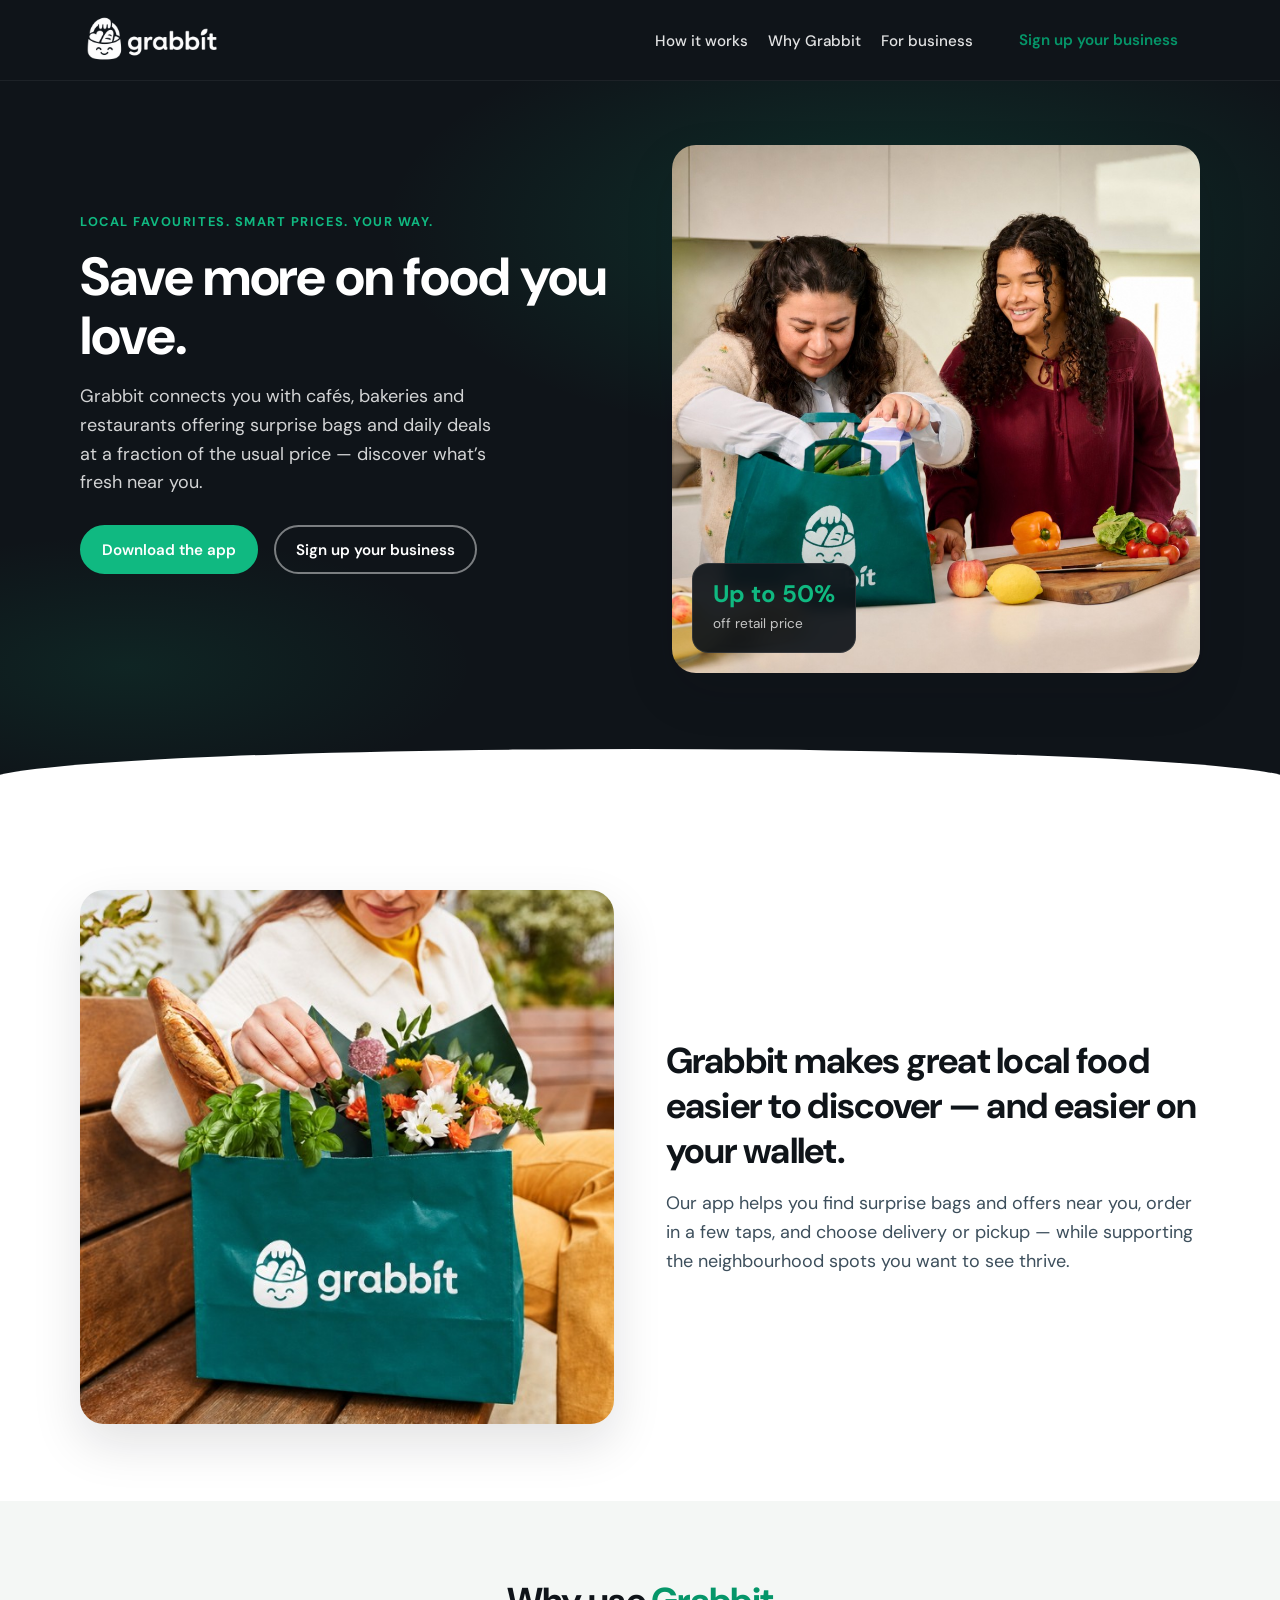
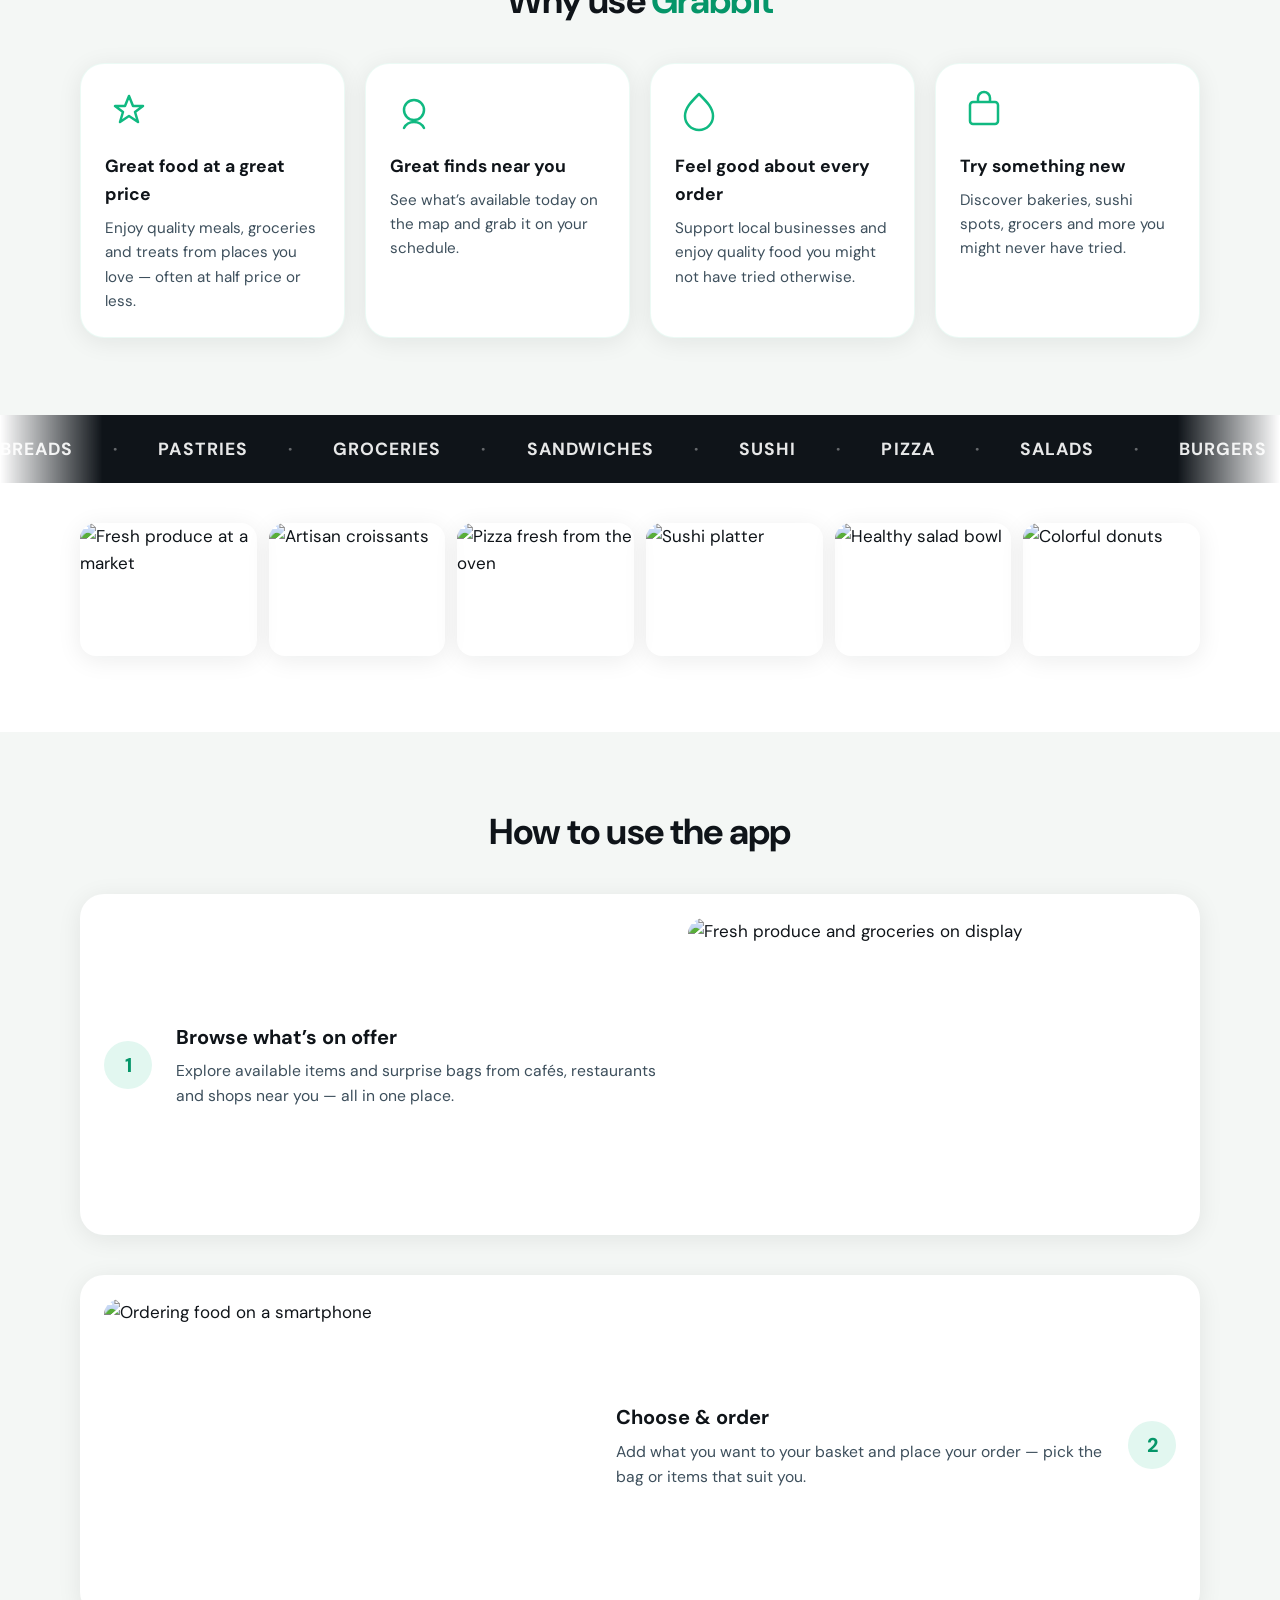
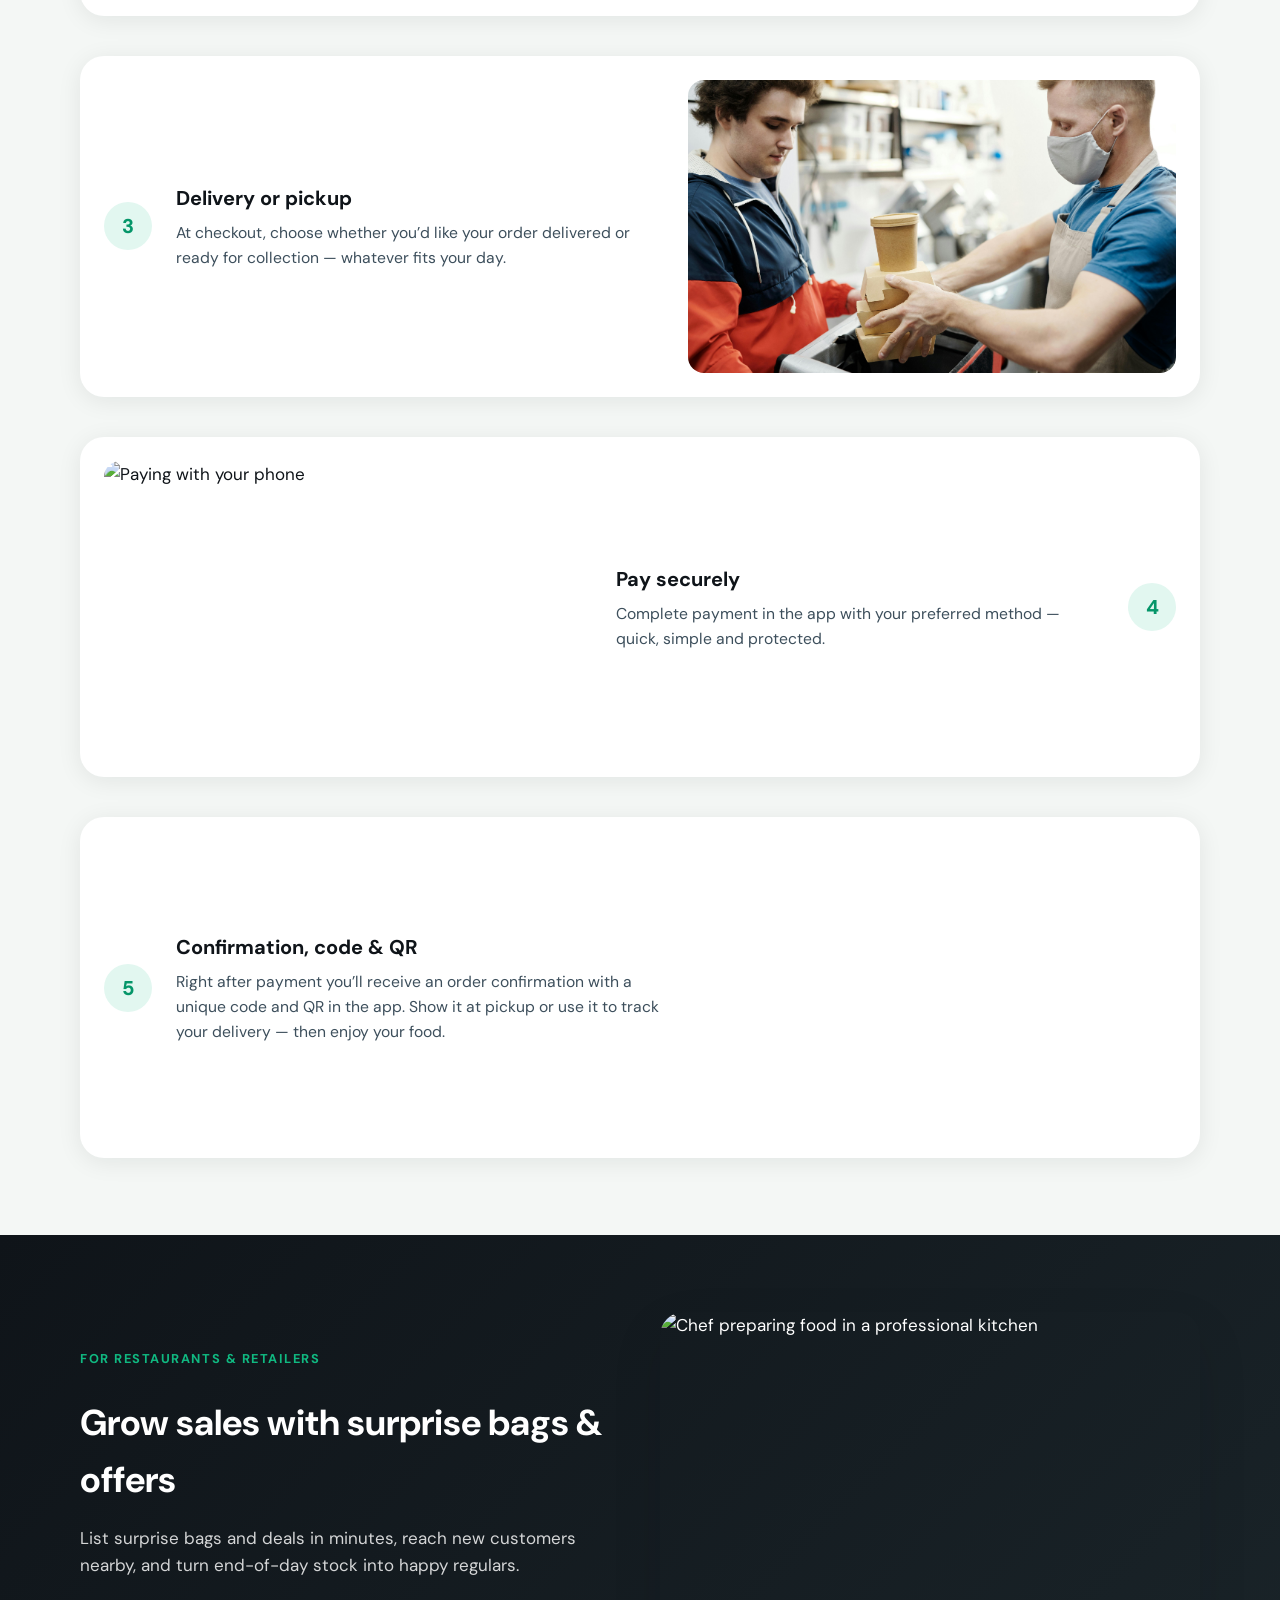
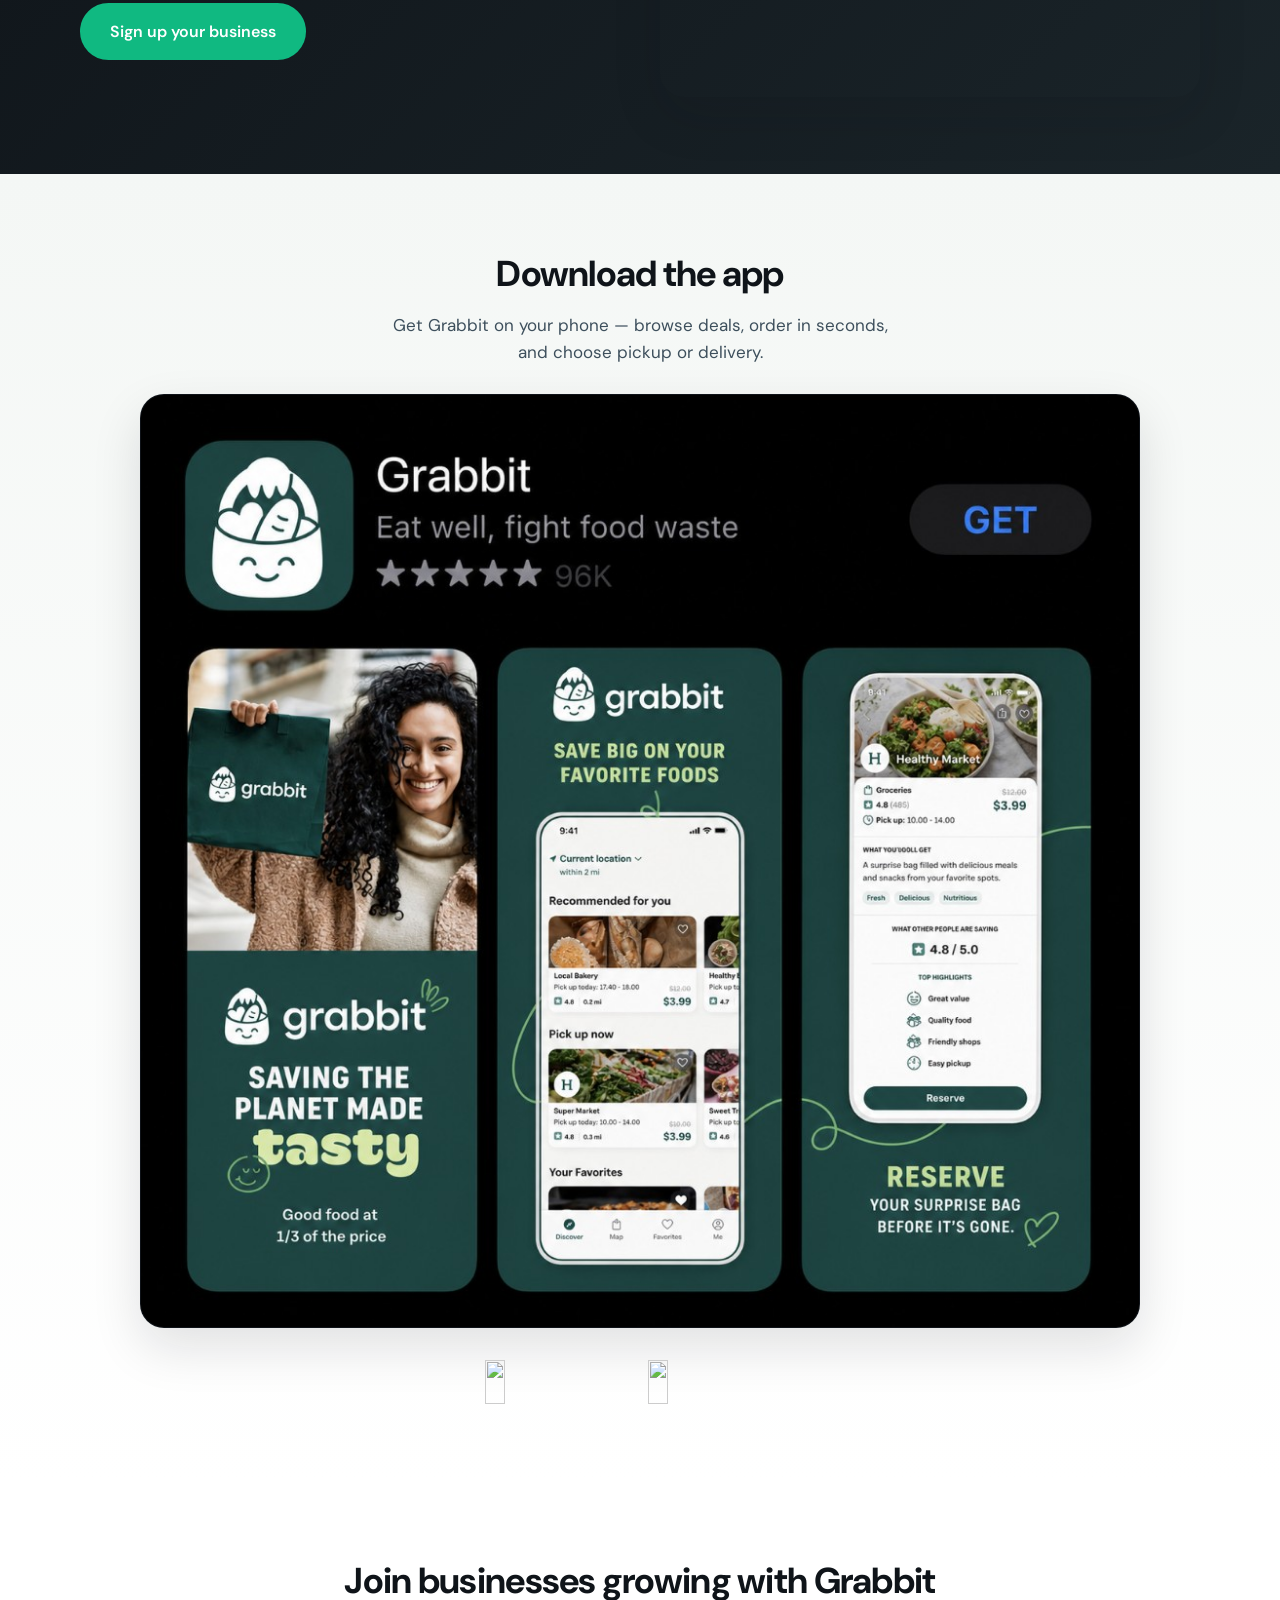
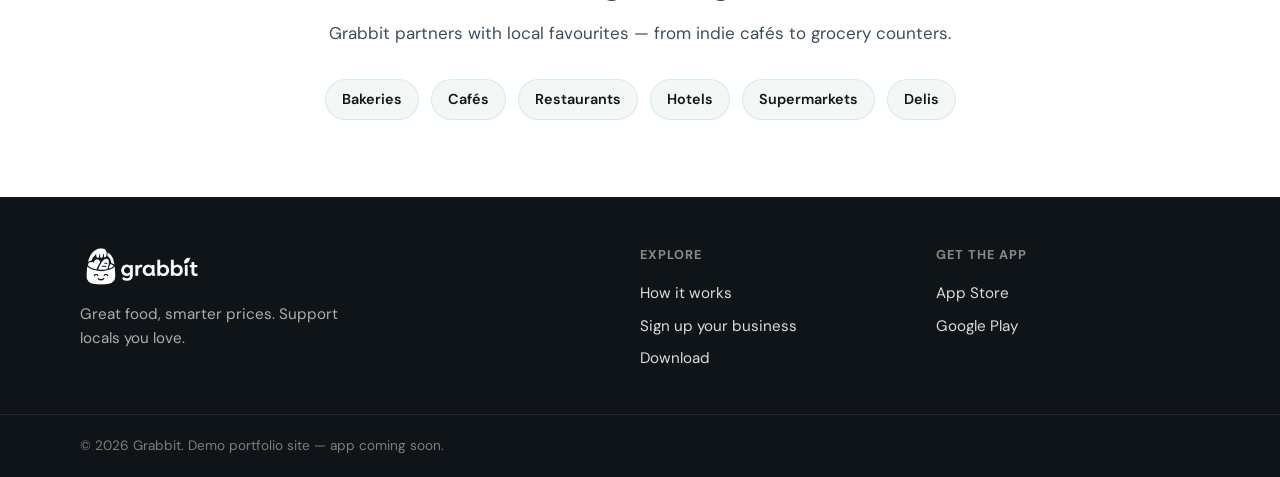
==== commit 2bbc1673: "image chages" ====
--- a/index.html
+++ b/index.html
@@ -49,22 +49,14 @@
             <a href="#download" class="btn btn-primary">Download the app</a>
             <a href="business.html" class="btn btn-outline-light">Sign up your business</a>
           </div>
-          <div class="store-badges" id="download">
-            <a href="#" class="store-badge" aria-label="Get it on Google Play (coming soon)">
-              <img src="https://upload.wikimedia.org/wikipedia/commons/7/78/Google_Play_Store_badge_EN.svg" alt="" width="160" height="48" loading="lazy" />
-            </a>
-            <a href="#" class="store-badge" aria-label="Download on the App Store (coming soon)">
-              <img src="https://upload.wikimedia.org/wikipedia/commons/3/3c/Download_on_the_App_Store_Badge.svg" alt="" width="160" height="48" loading="lazy" />
-            </a>
-          </div>
         </div>
         <div class="hero-visual reveal reveal-delay-1">
           <div class="hero-image-wrap">
             <img
-              src="https://images.unsplash.com/photo-1549931319-a545dcf3bc73?ixlib=rb-4.0.3&amp;auto=format&amp;fit=crop&amp;w=1200&amp;q=80"
-              alt="Fresh bread and pastries on display"
-              width="600"
-              height="720"
+              src="assets/hero-kitchen.png"
+              alt="Two people happily unpacking a Grabbit bag of fresh groceries in a bright kitchen"
+              width="900"
+              height="900"
               loading="eager"
               decoding="async"
             />
@@ -78,12 +70,24 @@
       <div class="hero-wave" aria-hidden="true"></div>
     </section>
 
-    <section class="mission section">
-      <div class="container narrow text-center reveal">
-        <h2 class="section-title">Grabbit makes great local food easier to discover — and easier on your wallet.</h2>
-        <p class="mission-text">
-          Our app helps you find surprise bags and offers near you, order in a few taps, and choose delivery or pickup — while supporting the neighbourhood spots you want to see thrive.
-        </p>
+    <section class="mission section mission-split-section">
+      <div class="container mission-split">
+        <div class="mission-visual reveal">
+          <img
+            src="assets/lifestyle-bag.png"
+            alt="Person holding a Grabbit bag with fresh bread, basil and flowers"
+            width="800"
+            height="800"
+            loading="lazy"
+            decoding="async"
+          />
+        </div>
+        <div class="mission-content reveal">
+          <h2 class="section-title">Grabbit makes great local food easier to discover — and easier on your wallet.</h2>
+          <p class="mission-text mission-text--split">
+            Our app helps you find surprise bags and offers near you, order in a few taps, and choose delivery or pickup — while supporting the neighbourhood spots you want to see thrive.
+          </p>
+        </div>
       </div>
     </section>
 
@@ -220,6 +224,31 @@
       </div>
     </section>
 
+    <section class="download-showcase section" id="download">
+      <div class="container">
+        <h2 class="section-title text-center reveal">Download the app</h2>
+        <p class="text-center muted download-lead reveal">Get Grabbit on your phone — browse deals, order in seconds, and choose pickup or delivery.</p>
+        <div class="download-showcase-frame reveal">
+          <img
+            src="assets/download-app.png"
+            alt="Grabbit app preview: discover local food, save on surprise bags, and reserve your favourites"
+            width="1200"
+            height="900"
+            loading="lazy"
+            decoding="async"
+          />
+        </div>
+        <div class="store-badges store-badges--center reveal" aria-label="App stores">
+          <a href="#" class="store-badge" aria-label="Get it on Google Play (coming soon)">
+            <img src="https://upload.wikimedia.org/wikipedia/commons/7/78/Google_Play_Store_badge_EN.svg" alt="" width="160" height="48" loading="lazy" />
+          </a>
+          <a href="#" class="store-badge" aria-label="Download on the App Store (coming soon)">
+            <img src="https://upload.wikimedia.org/wikipedia/commons/3/3c/Download_on_the_App_Store_Badge.svg" alt="" width="160" height="48" loading="lazy" />
+          </a>
+        </div>
+      </div>
+    </section>
+
     <section class="partners section">
       <div class="container">
         <h2 class="section-title text-center reveal">Join businesses growing with Grabbit</h2>
--- a/css/styles.css
+++ b/css/styles.css
@@ -142,9 +142,9 @@
 }
 
 .brand-logo {
-  height: clamp(3.25rem, 5vw, 4.25rem);
+  height: clamp(2.5rem, 4.2vw, 3.25rem);
   width: auto;
-  max-width: min(280px, 55vw);
+  max-width: min(380px, 88vw);
   object-fit: contain;
 }
 
@@ -409,7 +409,7 @@
 
 .hero-image-wrap img {
   width: 100%;
-  aspect-ratio: 5/6;
+  aspect-ratio: 1;
   object-fit: cover;
 }
 
@@ -477,6 +477,86 @@
   margin-inline: auto;
 }
 
+.mission-split {
+  display: grid;
+  grid-template-columns: 1fr 1fr;
+  gap: clamp(2rem, 4vw, 3.5rem);
+  align-items: center;
+}
+
+.mission-visual {
+  border-radius: var(--radius-lg);
+  overflow: hidden;
+  box-shadow: var(--shadow-lg);
+}
+
+.mission-visual img {
+  width: 100%;
+  aspect-ratio: 1;
+  object-fit: cover;
+  display: block;
+}
+
+.mission-content .section-title {
+  text-align: left;
+}
+
+.mission-text--split {
+  margin-inline: 0;
+  max-width: 48ch;
+}
+
+@media (max-width: 900px) {
+  .mission-split {
+    grid-template-columns: 1fr;
+  }
+
+  .mission-visual {
+    order: -1;
+    max-width: min(420px, 100%);
+    margin-inline: auto;
+  }
+
+  .mission-content .section-title,
+  .mission-text--split {
+    text-align: center;
+  }
+
+  .mission-text--split {
+    margin-inline: auto;
+  }
+}
+
+.download-showcase {
+  background: linear-gradient(180deg, var(--surface-2) 0%, var(--surface) 100%);
+}
+
+.download-lead {
+  max-width: 44ch;
+  margin: 0 auto 1.75rem;
+}
+
+.download-showcase-frame {
+  border-radius: var(--radius-lg);
+  overflow: hidden;
+  box-shadow: var(--shadow-lg);
+  max-width: 1000px;
+  margin-inline: auto;
+  background: var(--ink);
+  border: 1px solid rgba(15, 20, 25, 0.08);
+}
+
+.download-showcase-frame img {
+  width: 100%;
+  height: auto;
+  display: block;
+}
+
+.store-badges--center {
+  justify-content: center;
+  margin-top: 2rem;
+}
+
 .brand-word {
   color: var(--accent-dark);
 }
@@ -802,9 +882,9 @@
 }
 
 .footer-logo {
-  height: clamp(2.75rem, 4vw, 3.5rem);
+  height: clamp(2.25rem, 3.5vw, 2.85rem);
   width: auto;
-  max-width: 220px;
+  max-width: min(300px, 85vw);
   margin-bottom: 0.75rem;
 }
 
